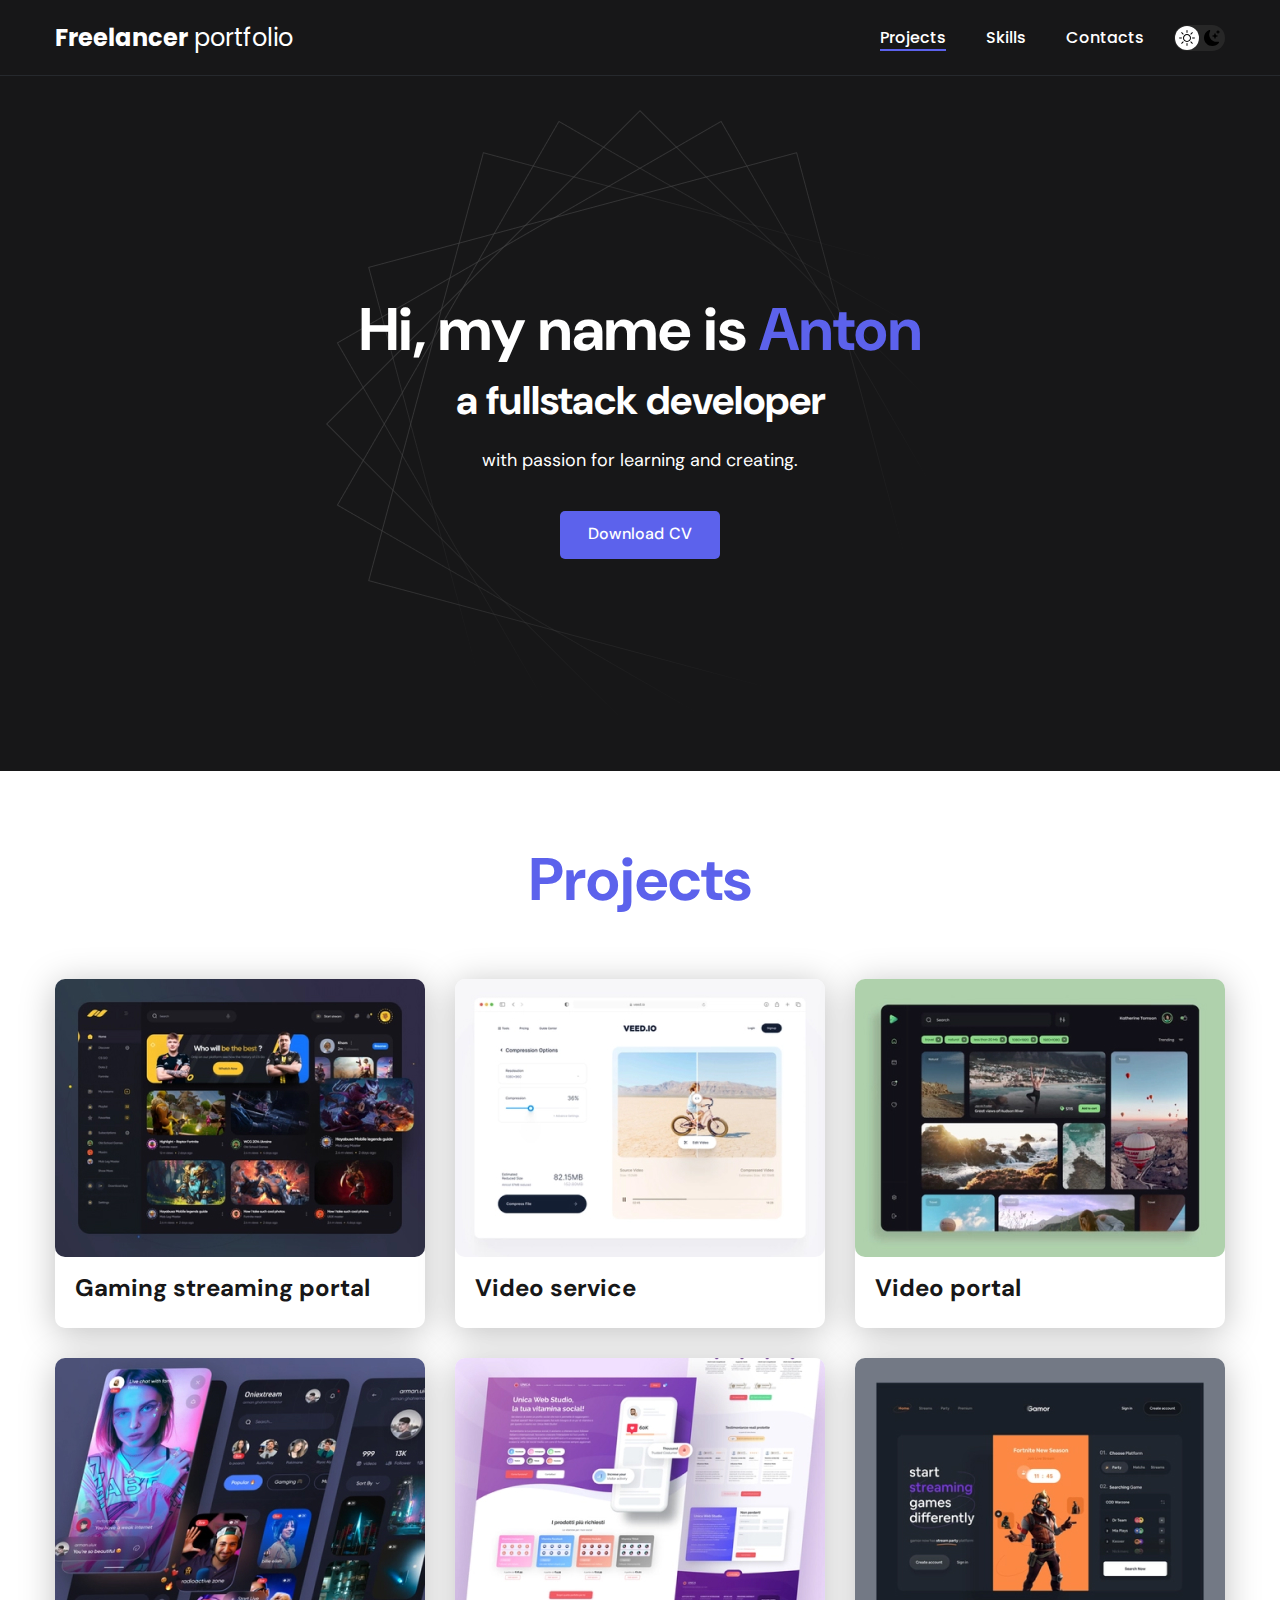
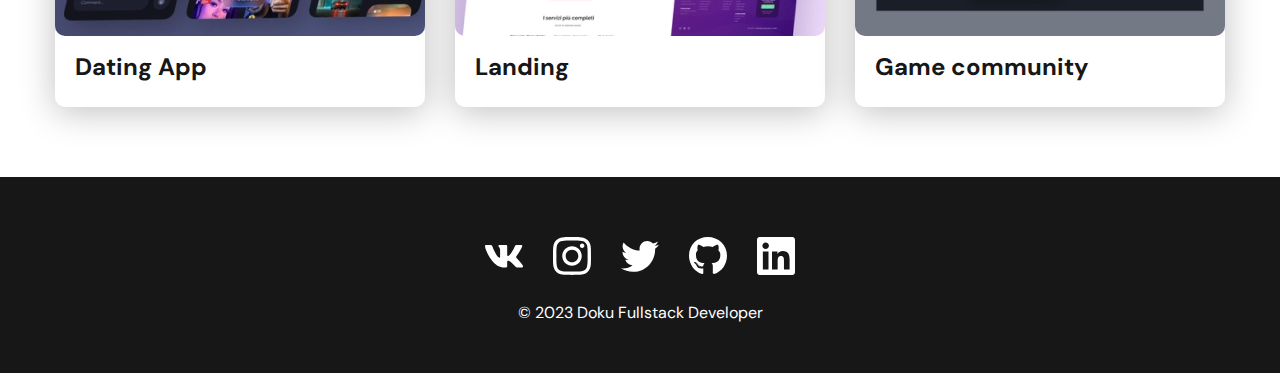
==== index.html @ 9347206f "First commit" ====
<!DOCTYPE html>
<html lang="en">
<head>
    <meta charset="UTF-8">
    <meta name="viewport" content="width=device-width, initial-scale=1.0">
    <title>Freelancer portfolio</title>
    <link rel="stylesheet" href="./css/main.css">
</head>
<body>
    <nav class="nav">
        <div class="container">
            <div class="nav-row">
                <a href="./index.html" class="logo"><strong>Freelancer</strong> portfolio</a>
                <button class="dark-mode-btn">
                    <img src="./img/icons/sun.svg" alt="Light-mode" class="dark-mode-btn__icon">
                    <img src="./img/icons/moon.svg" alt="Dark-mode" class="dark-mode-btn__icon">
                </button>
                <ul class="nav-list">
                    <li class="nav-list__item"><a href="./index.html" class="nav-list__link nav-list__link--active">Projects</a></li>
                    <li class="nav-list__item"><a href="./skills.html" class="nav-list__link">Skills</a></li>
                    <li class="nav-list__item"><a href="./contacts.html" class="nav-list__link">Contacts</a></li>
                </ul>
            </div>
        </div>
    </nav>
    <header class="header">
        <div class="header__wrapper">
            <h1 class="header__title">
                <strong>Hi, my name is <em>Anton</em></strong><br>
                a fullstack developer
            </h1>
            <div class="header__text">
                <p>with passion for learning and creating.</p>
            </div>
            <a href="#!" class="btn">Download CV</a>
        </div>
    </header>
    <main class="section">
        <div class="container">
            <h2 class="title-1">Projects</h2>
            <ul class="projects">
                <li class="project">
                    <a href="./project_page.html">
                        <img src="./img/projects/01.jpg" alt="Project img" class="project__img">
                        <h3 class="project__title">Gaming streaming portal</h3>
                    </a>
                </li>
                <li class="project">
                    <a href="./project_page.html">
                        <img src="./img/projects/02.jpg" alt="Project img" class="project__img">
                        <h3 class="project__title">Video service</h3>
                    </a>
                </li>
                <li class="project">
                    <a href="./project_page.html">
                        <img src="./img/projects/03.jpg" alt="Project img" class="project__img">
                        <h3 class="project__title">Video portal</h3>
                    </a>
                </li>
                <li class="project">
                    <a href="./project_page.html">
                        <img src="./img/projects/04.jpg" alt="Project img" class="project__img">
                        <h3 class="project__title">Dating App</h3>
                    </a>
                </li>
                <li class="project">
                    <a href="./project_page.html">
                        <img src="./img/projects/05.jpg" alt="Project img" class="project__img">
                        <h3 class="project__title">Landing</h3>
                    </a>
                </li>
                <li class="project">
                    <a href="./project_page.html">
                        <img src="./img/projects/06.jpg" alt="Project img" class="project__img">
                        <h3 class="project__title">Game community</h3>
                    </a>
                </li>
            </ul>
        </div>
    </main>
    <footer class="footer">
        <div class="container">
            <div class="footer__wrapper">
                <ul class="social">
                    <li class="social__item"><a href="#!"><img src="./img/icons/01.svg" alt="Link"></a></li>
                    <li class="social__item"><a href="#!"><img src="./img/icons/02.svg" alt="Link"></a></li>
                    <li class="social__item"><a href="#!"><img src="./img/icons/03.svg" alt="Link"></a></li>
                    <li class="social__item"><a href="#!"><img src="./img/icons/04.svg" alt="Link"></a></li>
                    <li class="social__item"><a href="#!"><img src="./img/icons/05.svg" alt="Link"></a></li>
                </ul>
                <div class="copyright">
                    <p>© 2023 Doku Fullstack Developer</p>
                </div>
            </div>
        </div>
    </footer>
    <script src="./js/main.js"></script>
</body>
</html>
---- css/main.css ----
@import "./reset.css";
@import url('https://fonts.googleapis.com/css2?family=DM+Sans:opsz,wght@9..40,400;9..40,500;9..40,700&family=Poppins:wght@400;500;700&display=swap');

/* General */
:root {
    --black100: #000;
    --black: #171718;
    --black-border: #26292D;
    --white: #fff;
    --purple: #5C62EC;

    --dark-bg: var(--black);
    --dark-border: var(--black-border);
    --header-text: var(--white);
    --text-color: var(--black);
    --accent: var(--purple);

    /* Light mode */
    --page-bg: var(--white);
    --text-color: var(--black);
    --project-card-bg: var(--white);
    --project-card-text: var(--black);
    --box-shadow: 0px 5px 35px rgba(0, 0, 0, 0.25);
    /* Light mode */
}

.dark {
    /* Dark mode */
    --page-bg: #252526;
    --text-color: var(--white);
    --project-card-bg: var(--black);
    --project-card-text: var(--white);
    --box-shadow: 0px 5px 35px rgba(0, 0, 0, 0.8);
    /* Dark mode */
}



html, body {
    font-family: 'DM Sans', sans-serif;
    letter-spacing: -0.5;
    min-height: 100vh;
    display: flex;
    flex-direction: column;
    background-color: var(--page-bg);
    color: var(--text-color);
}

.container {
    margin: 0 auto;
    padding: 0 15px;
    max-width: 1200px;
}

.section {
    padding: 70px 0;
}

.title-1 {
    margin-bottom: 60px;
    font-size: 60px;
    font-weight: 700;
    line-height: 1.3;
    color: var(--accent);
    text-align: center;
}

/* General */

/* Nav */
.nav {
    background-color: var(--dark-bg);
    color: var(--header-text);
    padding: 20px 0;
    border-bottom: 1px solid var(--dark-border);
    letter-spacing: normal;
}

.nav-row {
    display: flex;
    justify-content: flex-end;
    align-items: center;
    column-gap: 30px;
    row-gap: 20px;
    flex-wrap: wrap;
}

.logo {
    margin-right: auto;
    color: #fff;
    font-size: 24px;
    font-family: 'Poppins', sans-serif;
}

.logo strong {
    font-weight: 700;
}

.nav-list {
    display: flex;
    align-items: center;
    column-gap: 40px;
    font-size: 16px;
    font-weight: 500;
    font-family: 'Poppins', sans-serif;

}

.nav-list__link {
    color: var(--header-text);
    transition: opacity .2s ease-in;
}

.nav-list__link:hover {
    opacity: 0.8;
}

.nav-list__link--active {
    position: relative;
}

.nav-list__link--active::before {
    content: "";
    display: block;
    height: 2px;
    width: 100%;
    background-color: var(--accent);
    position: absolute;
    left: 0;
    top: 100%;
}
/* Nav */

/* Dark mode btn */
.dark-mode-btn {
    order: 9;
    position: relative;
    display: flex;
    justify-content: space-between;
    width: 51px;
    height: 26px;
    border-radius: 50px;
    background-color: #272727;
    padding: 5px;
}

.dark-mode-btn::before {
    position: absolute;
    top: 1px;
    left: 1px;
    content: "";
    display: block;
    width: 24px;
    height: 24px;
    border-radius: 50%;
    background-color: var(--white);
    transition: left .2s ease-in;
}

.dark-mode-btn--active::before {
    left: 26px;
}

.dark-mode-btn__icon {
    position: relative;
    z-index: 9;
}
/* Dark mode btn */


/* Header */
.header {
    background-color: var(--dark-bg);
    min-height: 695px;
    padding: 40px 0;
    display: flex;
    justify-content: center;
    align-items: center;
    background-image: url(./../img/header-bg.png);
    background-repeat: no-repeat;
    background-size: auto;
    background-position: center center;
    color: var(--header-text);
    text-align: center;
}

.header__wrapper {
    max-width: 660px;
    padding: 0 15px;
}

.header__title {
    font-size: 40px;
    line-height: 1.4;
    font-weight: 700;
    margin-bottom: 20px;
}

.header__title strong {
    font-weight: 700;
    font-size: 60px;
}

.header__title em {
    color: var(--accent);
    font-style: normal;
}

.header__text {
    font-size: 18px;
    line-height: 1.333;
    margin-bottom: 40px;
}

.header__text p + p {
    margin-top: 1em;
}

.btn {
    display: inline-block;
    height: 48px;
    padding: 12px 28px;
    border-radius: 5px;
    background-color: var(--accent);
    color: var(--white);
    letter-spacing: 0.15px;
    font-size: 16px;
    font-weight: 500;
    transition: opacity .2s ease-in;
}

.btn:hover {
    opacity: 0.8;
}

.btn:active {
    position: relative;
    top: 1px;
}

.btn-outline {
    height: 48px;
    padding: 12px 20px;
    border-radius: 5px;
    border: 1px solid var(--black100);
    color: var(--black100);
    display: flex;
    column-gap: 10px;
    align-items: center;
    transition: opacity .2s ease-in;
    background-color: var(--white);
}

.btn-outline:hover {
    opacity: 0.8;
}

.btn-outline:active {
    position: relative;
    top: 1px;
}
/* Header */

/* Projects */
.projects {
    display: flex;
    justify-content: center;
    flex-wrap: wrap;
    column-gap: 30px;
    row-gap: 30px;
}

.project {
    max-width: 370px;
    background-color: var(--project-card-bg);
    box-shadow: var(--box-shadow);
    border-radius: 10px;
}

.project__img {
    border-radius: 10px;
}

.project__title {
    padding: 15px 20px 25px;
    font-size: 24px;
    line-height: 1.3;
    font-weight: 700;
    color: var(--project-card-text);
}
/* Projects */

/* Projects details */
.project-details {
    max-width: 865px;
    margin: 0 auto;
    display: flex;
    flex-direction: column;
    align-items: center;
    text-align: center;
}

.project-details__cover {
    max-width: 100%;
    margin-bottom: 40px;
    box-shadow: 0px 5px 35px rgba(0, 0, 0, 0.25);
    border-radius: 10px;
}

.project-details__desc {
    font-weight: 700;
    font-size: 24px;
    line-height: 1.3;
    margin-bottom: 30px;
}
/* Project details */

/* Skills */
.title-2 {
    font-size: 40px;
    line-height: 1.3;
    margin-bottom: 40px;
    font-weight: 700;
}

.content-list {
    max-width: 570px;
    display: flex;
    flex-direction: column;
    align-items: center;
    text-align: center;
    row-gap: 40px;
    margin: 0 auto;
}

.content-list a {
    color: var(--accent);
}

.content-list__item {
    font-size: 18px;
    line-height: 1.5;
}

.content-list__item p + p {
    margin-top: 0.5em;
}
/* Skills */

/* Footer */
.footer {
    padding: 60px 0 50px;
    background-color: var(--dark-bg);
    color: var(--white);
    margin-top: auto;
}

.footer__wrapper {
    display: flex;
    flex-direction: column;
    align-items: center;
    row-gap: 27px;
}

.social {
    display: flex;
    column-gap: 30px;
    align-items: center;
}

.copyright {
    font-size: 16px;
}

.copyright p + p {
    margin-top: 0.5em;
}
/* Footer */

@media (max-width: 620px) {
    .header {
        min-height: unset;
    }

    .header__title {
        font-size: 30px;
    }

    .header__title strong {
        font-size: 40px;
    }

    .nav-row {
        justify-content: space-between;

    }

    .dark-mode-btn {
        order: 0;
    }

    .section {
        padding: 40px 0;
    }

    .title-1 {
        margin-bottom: 30px;
        font-size: 40px;
    }

    .title-2 {
        font-size: 30px;
        margin-bottom: 10px;
    }

    .project__title {
        font-size: 22px;
    }

    .footer {
        padding: 40px 0 30px;
    }

    .footer__wrapper {
        row-gap: 20px;
    }

    .social {
        column-gap: 20px;
    }

    .social__item {
        width: 28px;
    }

    .content-list {
        row-gap: 20px;
    }

    .content-list__item {
        font-size: 16px;
    }

    .project-details__desc {
        margin-bottom: 20px;
        font-size: 22px;
    }
}
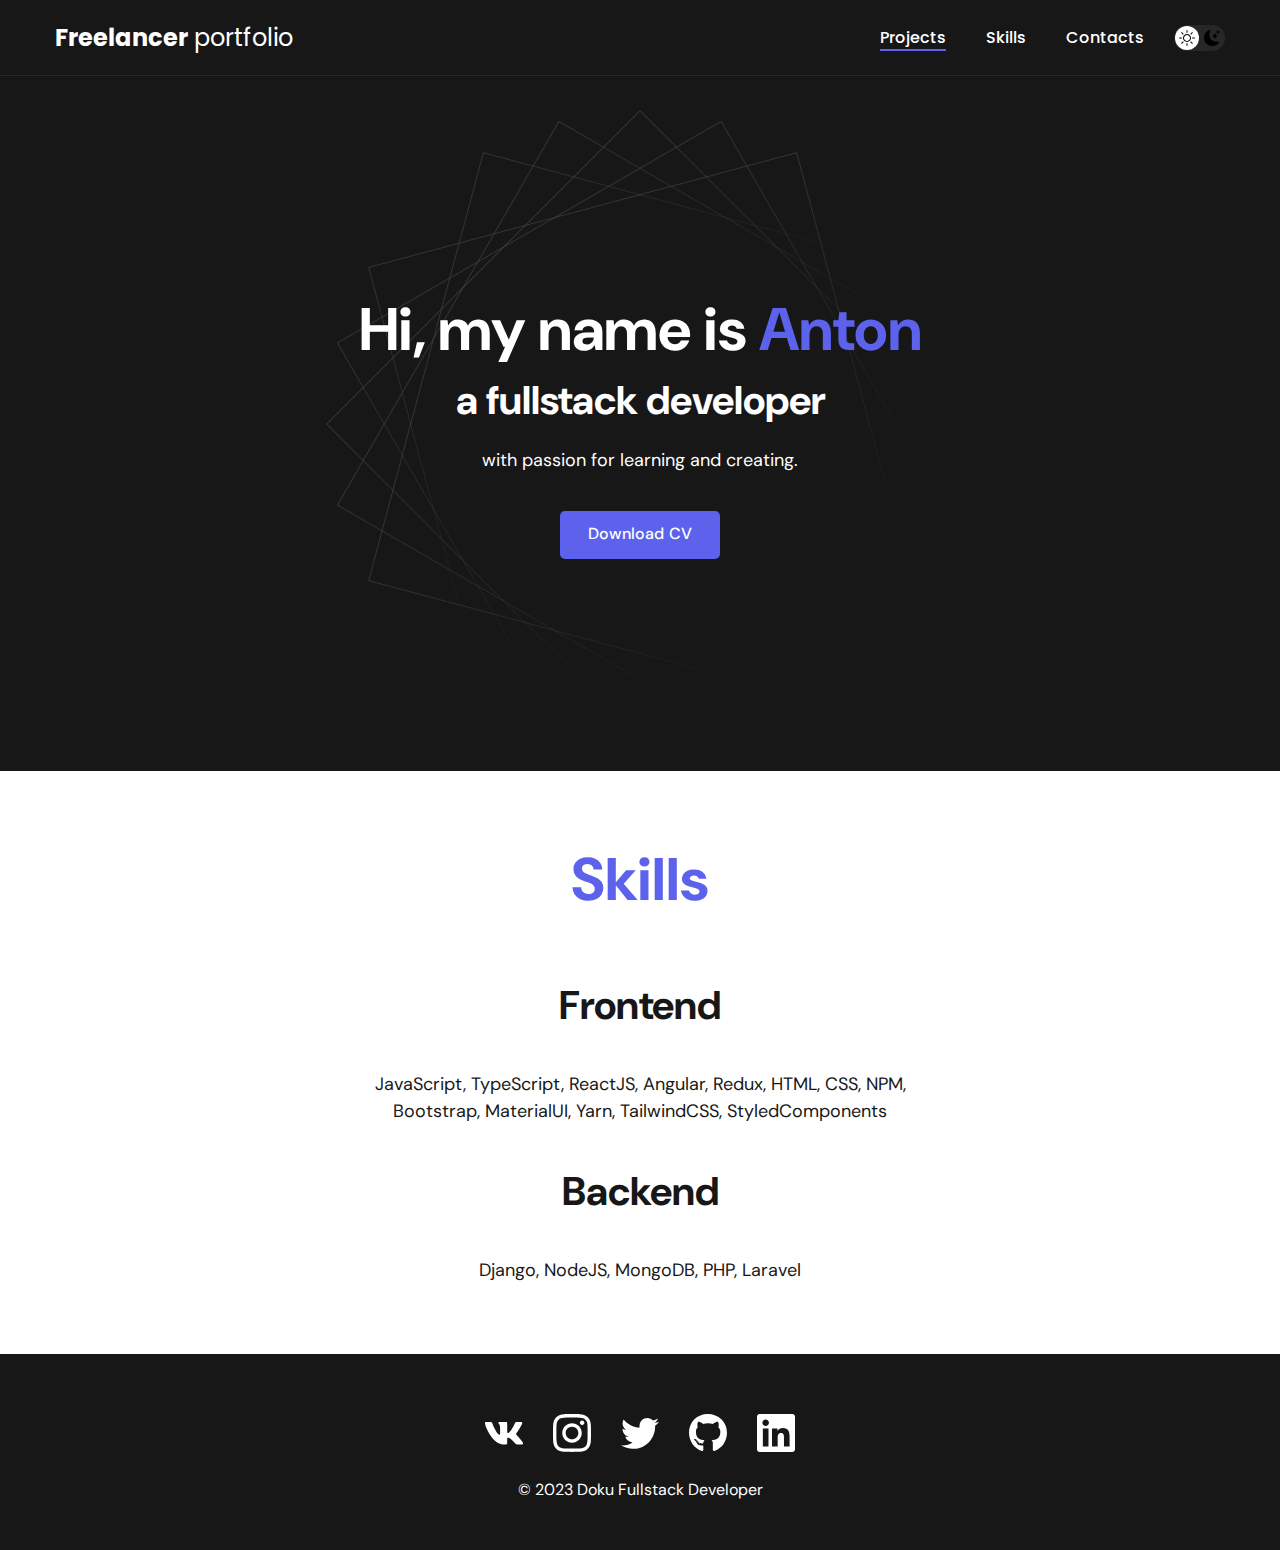
==== commit 6ff1c398: "Исправил страницы" ====
--- a/index.html
+++ b/index.html
@@ -37,43 +37,15 @@
     </header>
     <main class="section">
         <div class="container">
-            <h2 class="title-1">Projects</h2>
-            <ul class="projects">
-                <li class="project">
-                    <a href="./project_page.html">
-                        <img src="./img/projects/01.jpg" alt="Project img" class="project__img">
-                        <h3 class="project__title">Gaming streaming portal</h3>
-                    </a>
+            <h1 class="title-1">Skills</h1>
+            <ul class="content-list">
+                <li class="content-list__item">
+                    <h2 class="title-2">Frontend</h2>
+                    <p>JavaScript, TypeScript, ReactJS, Angular, Redux, HTML, CSS, NPM, Bootstrap, MaterialUI, Yarn, TailwindCSS, StyledComponents</p>
                 </li>
-                <li class="project">
-                    <a href="./project_page.html">
-                        <img src="./img/projects/02.jpg" alt="Project img" class="project__img">
-                        <h3 class="project__title">Video service</h3>
-                    </a>
-                </li>
-                <li class="project">
-                    <a href="./project_page.html">
-                        <img src="./img/projects/03.jpg" alt="Project img" class="project__img">
-                        <h3 class="project__title">Video portal</h3>
-                    </a>
-                </li>
-                <li class="project">
-                    <a href="./project_page.html">
-                        <img src="./img/projects/04.jpg" alt="Project img" class="project__img">
-                        <h3 class="project__title">Dating App</h3>
-                    </a>
-                </li>
-                <li class="project">
-                    <a href="./project_page.html">
-                        <img src="./img/projects/05.jpg" alt="Project img" class="project__img">
-                        <h3 class="project__title">Landing</h3>
-                    </a>
-                </li>
-                <li class="project">
-                    <a href="./project_page.html">
-                        <img src="./img/projects/06.jpg" alt="Project img" class="project__img">
-                        <h3 class="project__title">Game community</h3>
-                    </a>
+                <li class="content-list__item">
+                    <h2 class="title-2">Backend</h2>
+                    <p>Django, NodeJS, MongoDB, PHP, Laravel</p>
                 </li>
             </ul>
         </div>
